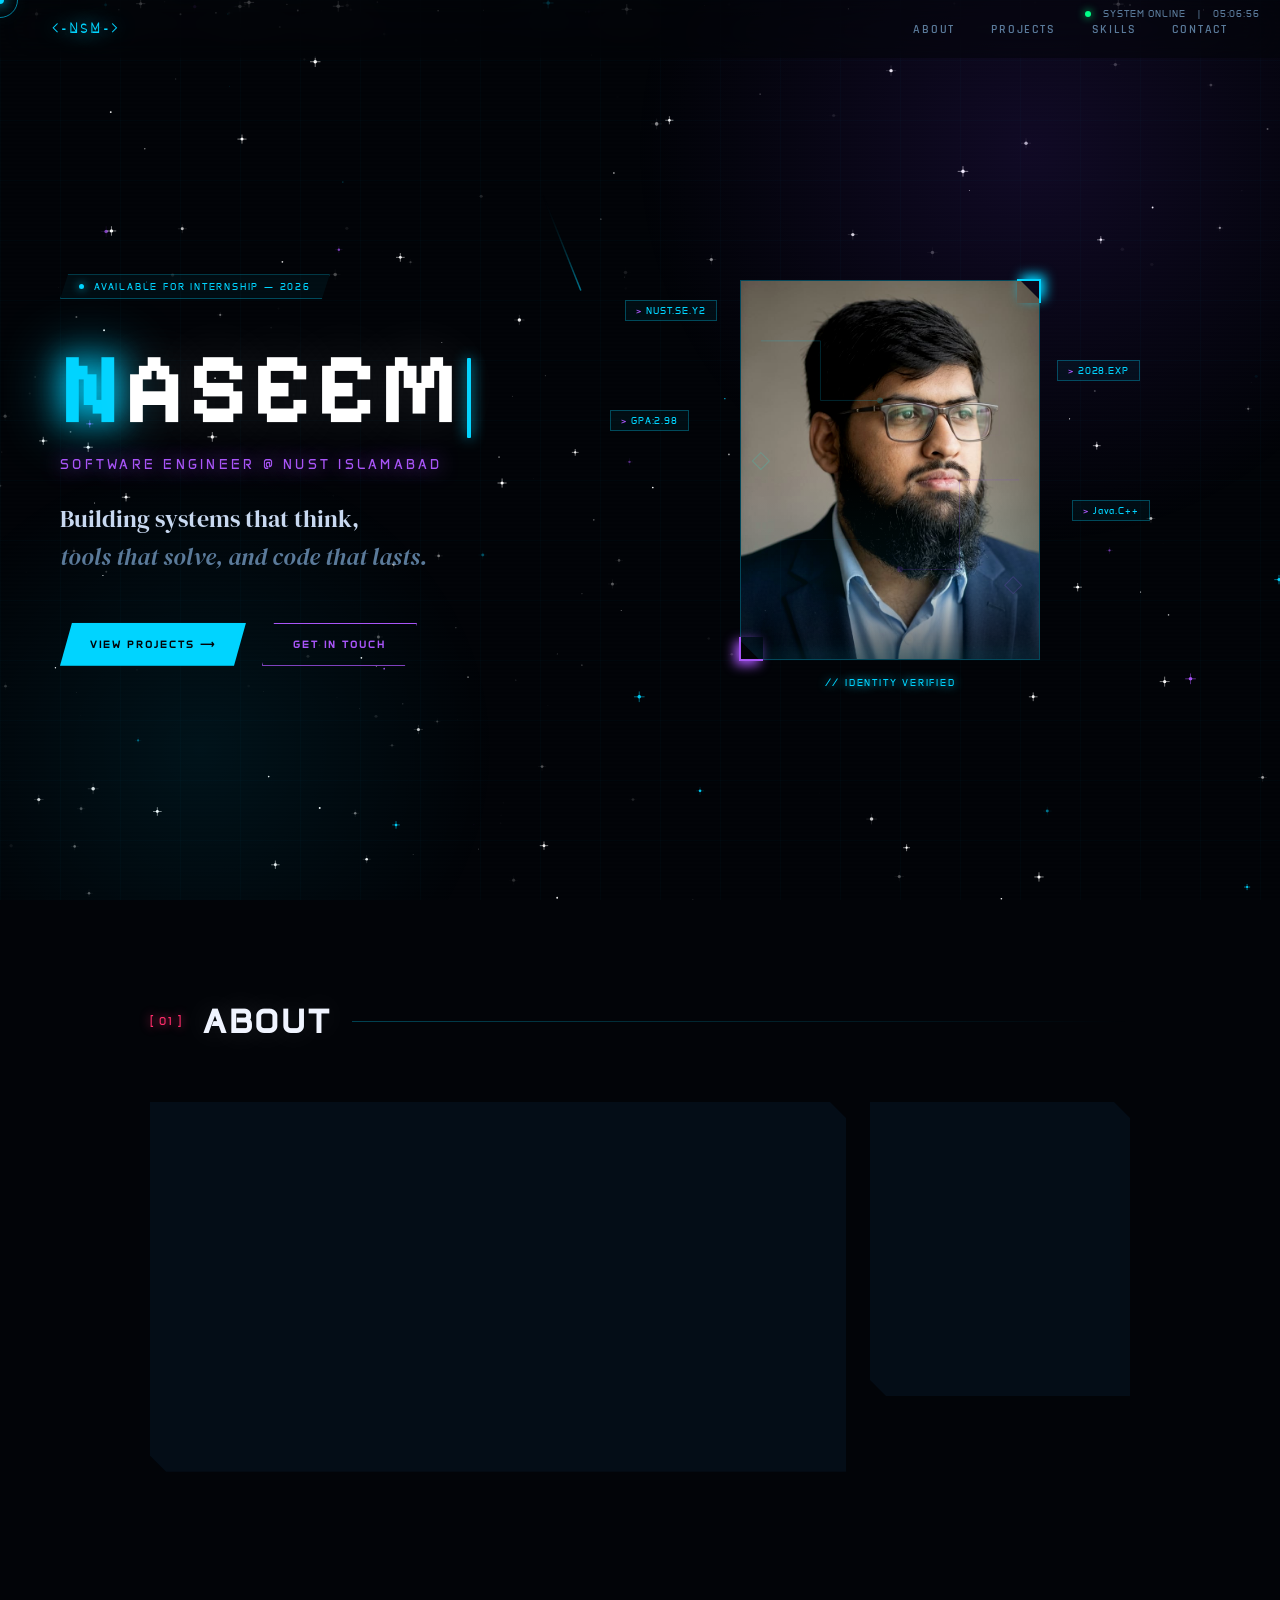
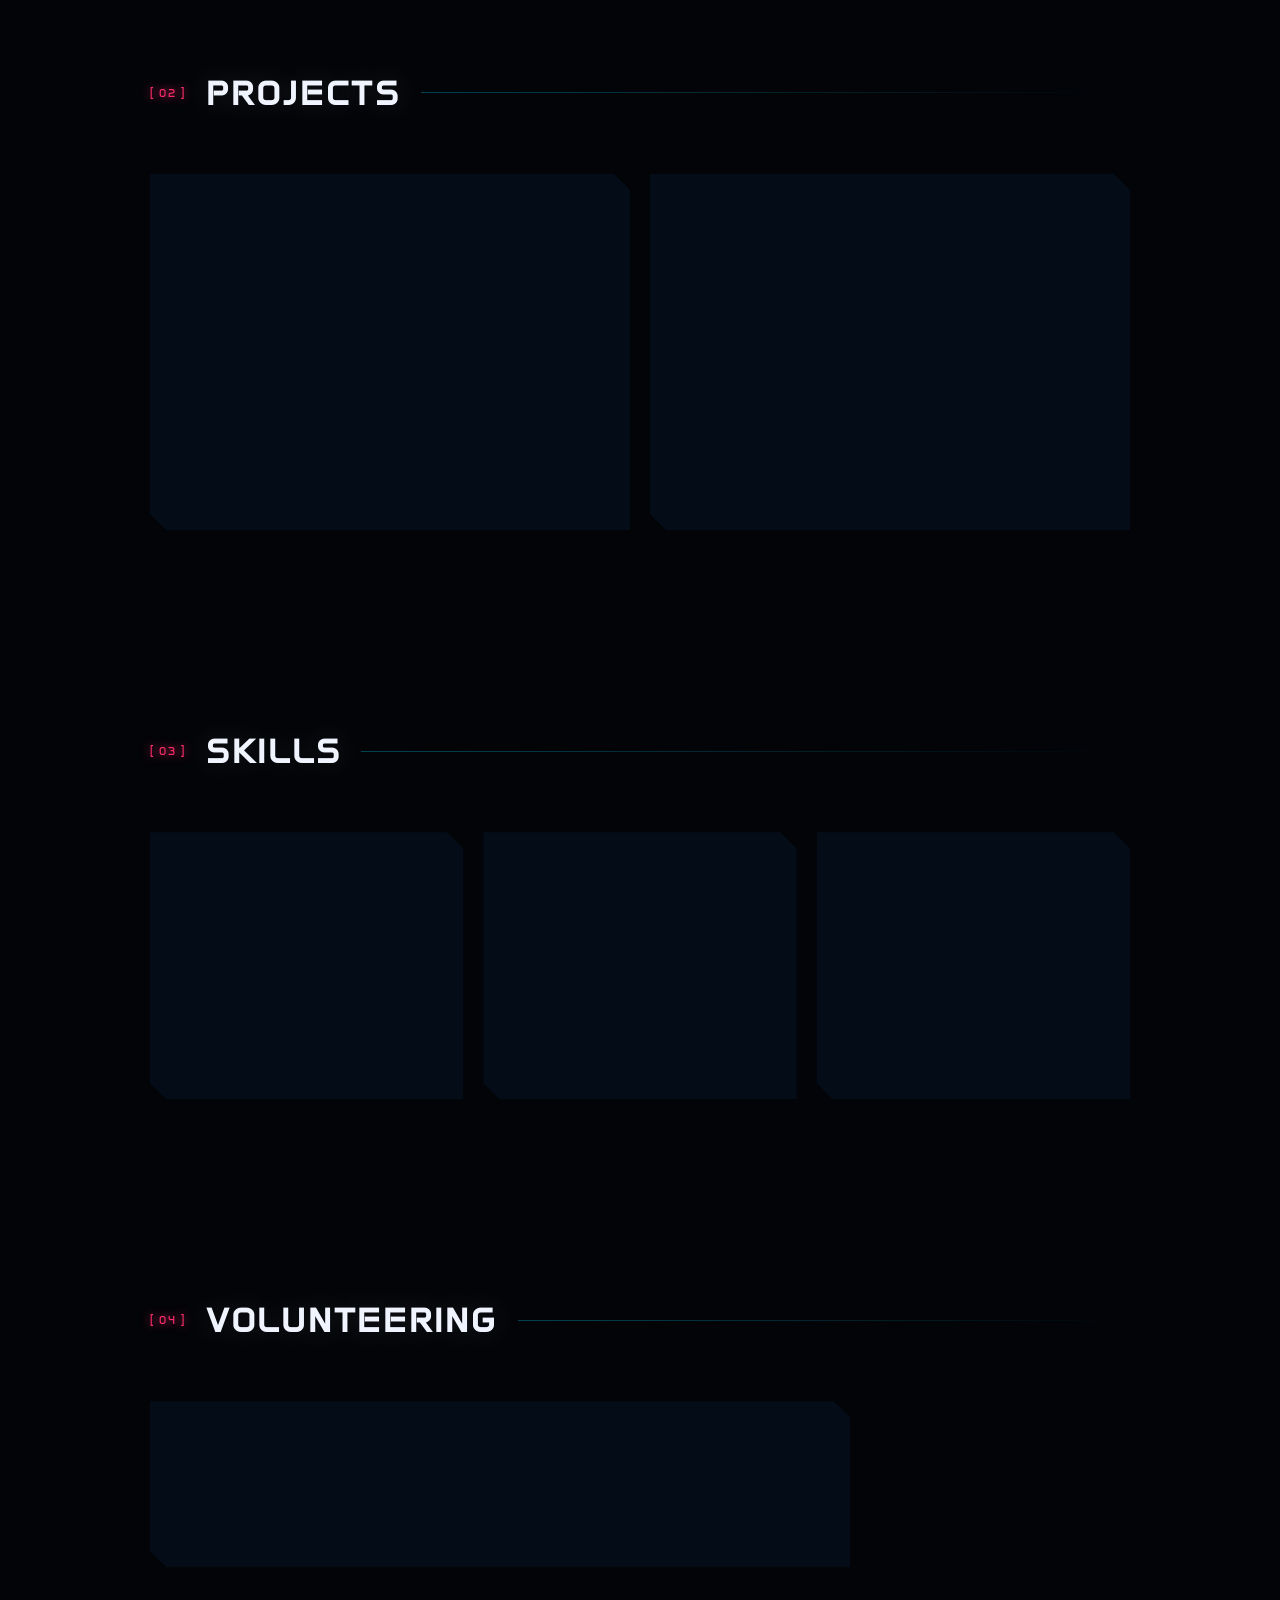
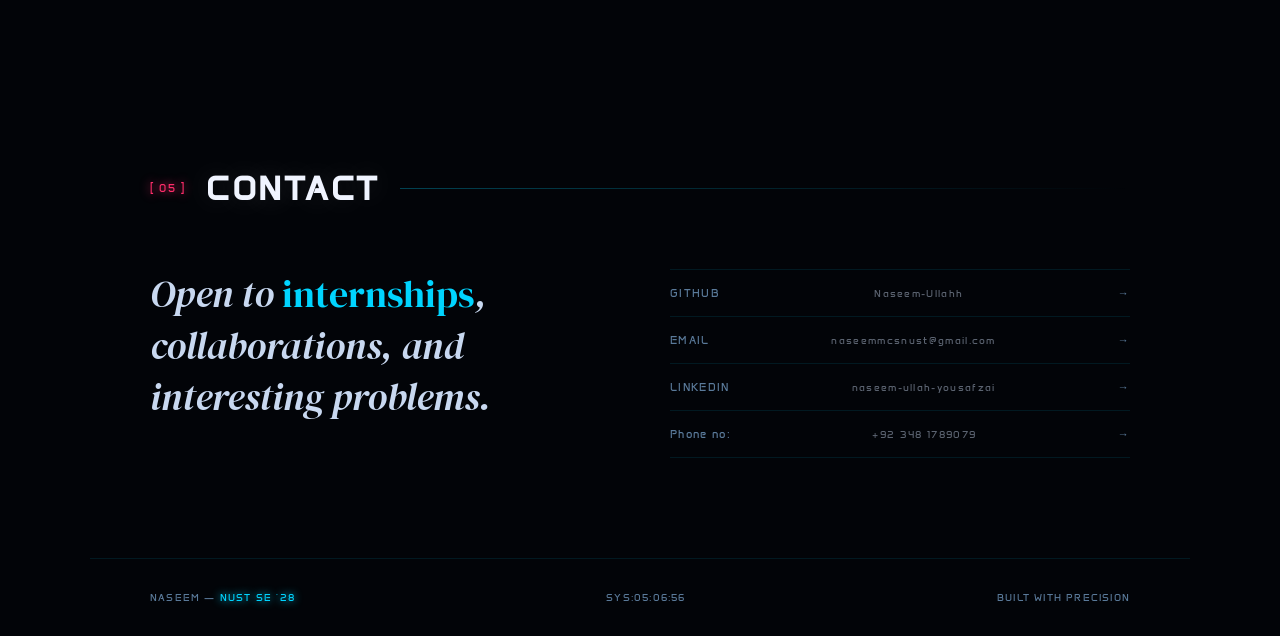
==== file.html @ 9c149856 "Add files via upload" ====
<!DOCTYPE html>
<html lang="en">
<head>
    <meta charset="UTF-8">
    <meta name="viewport" content="width=device-width, initial-scale=1.0">
    <title>NASEEM — SE@NUST</title>
    
    <link rel="preconnect" href="https://fonts.googleapis.com">
<link rel="preconnect" href="https://fonts.gstatic.com" crossorigin>
<link href="https://fonts.googleapis.com/css2?family=Anta&family=Goldman:wght@400;700&family=Megrim&family=Pixelify+Sans:wght@400..700&family=Rubik+Broken+Fax&family=Rubik+Doodle+Triangles&display=swap" rel="stylesheet">

<link href="https://fonts.googleapis.com/css2?family=DM+Serif+Display&family=Pixelify+Sans:wght@400..700&family=Rajdhani:wght@300;400;500;600;700&family=Rubik+Doodle+Triangles&display=swap" rel="stylesheet">
    <link rel="stylesheet" href="style.css">
</head>
<body>
    <!--______________________________HEADER SECTION_________________________-->
    <header>
        <div id="cur-dot"></div>
        <div id="cur-ring"></div>
        <canvas id="starfield"></canvas>
        <div class="grid-overlay"></div>
        <div class="scanlines"></div>

        <div class="status-bar">
            <div class="status-dot"></div>
            <span>SYSTEM ONLINE</span>
            <span>|</span>
            <span id="clock">00:00:00</span>
        </div>

        <nav id="navbar">
            <a href="#hero" class="nav-logo"><-NsM-></a>
            <ul class="nav-links">
                <li><a href="#about">About</a></li>
                <li><a href="#projects">Projects</a></li>
                <li><a href="#skills">Skills</a></li>
                <li><a href="#contact">Contact</a></li>
            </ul>
        </nav>
    </header>

     <!--___________________________MAIN SECTION______________________________-->
    <main>
        <!--=============== (HERO SECTION) =================-->
        <section id="hero">
            <div class="hero-bg-glow"></div>
            <div class="hero-bg-glow2"></div>
            <div class="hero-content">
                <div class="hero-badge"><div class="badge-dot"></div>AVAILABLE FOR INTERNSHIP — 2026</div>
                <h1 class="hero-name" id="hero-name" aria-label="NASEEM"></h1>
                <p class="hero-sub">SOFTWARE ENGINEER @ NUST ISLAMABAD</p>
                <p class="hero-tagline"><em>Building systems that think,</em><br>tools that solve, and code that lasts.</p>
                <div class="hero-cta">
                    <a href="#projects" class="btn-p">View Projects ⟶</a>
                    <a href="#contact" class="btn-o">Get in Touch</a>
                </div>
            </div>
            <div class="hero-visual">
                <div class="avatar-frame">
                    <div class="avatar-holo">
                        <img src="/Naseem By Gemini.jpeg" alt="Naseem" class="av-photo"/>
                        <div class="av-overlay"></div>
                        <div class="av-scan"></div>
                        <svg class="circuit-svg" viewBox="0 0 300 380" xmlns="http://www.w3.org/2000/svg">
                            <path d="M20 60 L80 60 L80 120 L140 120" stroke="#00d4ff" stroke-width="1" fill="none"/>
                            <circle cx="140" cy="120" r="3" fill="#00d4ff"/>
                            <path d="M280 200 L220 200 L220 290 L160 290" stroke="#7c3aed" stroke-width="1" fill="none"/>
                            <circle cx="160" cy="290" r="3" fill="#7c3aed"/>
                            <path d="M40 330 L40 260 L120 260" stroke="#00d4ff" stroke-width="0.5" fill="none" opacity="0.4"/>
                            <path d="M260 80 L260 155 L180 155" stroke="#a855f7" stroke-width="0.5" fill="none" opacity="0.4"/>
                            <rect x="14" y="175" width="12" height="12" fill="none" stroke="#00ffea" stroke-width="1" transform="rotate(45 20 181)"/>
                            <rect x="268" y="300" width="12" height="12" fill="none" stroke="#a855f7" stroke-width="1" transform="rotate(45 274 306)"/>
                        </svg>
                    </div>
                    <div class="av-label">// IDENTITY VERIFIED</div>
                    <div class="ft ft1">NUST.SE.Y2</div>
                    <div class="ft ft2">GPA:2.98</div>
                    <div class="ft ft3">Java.C++</div>
                    <div class="ft ft4">2028.EXP</div>
                </div>
            </div>
        </section>

        <!--=================ABOUT SECTION=====================-->
        <section id="about">
            <div class="sw">
                <div class="sec-hdr reveal"><span class="sec-num">[ 01 ]</span><h2 class="sec-title">ABOUT</h2><div class="sec-line"></div></div>
                <div class="about-grid">
                    <div class="fp reveal">
                        <div class="ptbar"><div class="pdots"><div class="pd r"></div><div class="pd y"></div><div class="pd g"></div></div><span class="ptitle">naseem_profile.exe</span></div>
                        <div class="about-text">
                            <p>I'm <strong>Naseem</strong> — a second-year Software Engineering student at the National University of Sciences & Technology, Islamabad. I build things that work: parking systems, expense trackers, and whatever problem lands on my desk next.</p>
                            <p>I think in algorithms, debug with patience, and write code I'm not embarrassed to show. I've volunteered with <strong>Al-Khidmat Foundation Pakistan</strong> — because the best engineers understand people, not just machines.</p>
                            <p>Currently chasing finals, one data structure at a time.</p>
                        </div>
                    </div>
                    <div class="about-right">
                        <div class="fp reveal">
                            <div class="ptbar"><div class="pdots"><div class="pd r"></div><div class="pd y"></div><div class="pd g"></div></div><span class="ptitle">metrics.sys</span></div>
                            <div class="stat-body">
                                <div><div class="sval">2<span class="hi">.</span>98</div><div class="slbl">CGPA</div><div class="sbar"></div></div>
                                <div><div class="sval">20<span class="hi">28</span></div><div class="slbl">GRADUATION</div><div class="sbar"></div></div>
                                <div><div class="sval">02<span class="hi">nd</span></div><div class="slbl">YEAR</div><div class="sbar"></div></div>
                            </div>
                        </div>
                    </div>
                </div>
            </div>
        </section>
        <!--=================PROJECT SECTION==================-->
        <section id="projects">
            <div class="sw">
                <div class="sec-hdr reveal"><span class="sec-num">[ 02 ]</span><h2 class="sec-title">PROJECTS</h2><div class="sec-line"></div></div>
                <div class="proj-grid">
                    <div class="fp reveal">
                        <div class="ptbar"><div class="pdots"><div class="pd r"></div><div class="pd y"></div><div class="pd g"></div></div><span class="ptitle">project_01.java</span></div>
                        <div class="proj-body">
                            <div class="proj-num">// PROJ-001</div>
                            <div class="proj-name">Smart Parking<br>Management System</div>
                            <p class="proj-desc">A role-based parking management application with admin control, user management, and a digital wallet for seamless payments. Architected with the Singleton pattern to ensure resource consistency across the system.</p>
                            <div class="ptags"><span class="ptag">Java</span><span class="ptag">OOP</span><span class="ptag v">Singleton</span><span class="ptag">Role-Based</span><span class="ptag v">Digital Wallet</span></div>
                            <a href="https://github.com/naseem-ustaaz" target="_blank" class="plink">View Source</a>
                        </div>
                    </div>
                    <div class="fp reveal">
                        <div class="ptbar"><div class="pdots"><div class="pd r"></div><div class="pd y"></div><div class="pd g"></div></div><span class="ptitle">project_02.cpp</span></div>
                        <div class="proj-body">
                            <div class="proj-num">// PROJ-002</div>
                            <div class="proj-name">Personal Expense<br>Tracker</div>
                            <p class="proj-desc">A solo-built CLI application in C++ for tracking personal expenses. Category-wise breakdowns, persistent file storage, and clean data management. Built independently — every line accounted for.</p>
                            <div class="ptags"><span class="ptag">C++</span><span class="ptag v">CLI</span><span class="ptag">Solo Project</span><span class="ptag">File I/O</span><span class="ptag v">Data Mgmt</span></div>
                            <a href="https://github.com/naseem-ustaaz/Personal-Expense-Tracker" target="_blank" class="plink">View Source</a>
                        </div>
                    </div>
                </div>
            </div>
        </section>

        <!--===============SKILL SECTION==================-->
        <section id="skills">
            <div class="sw">
                <div class="sec-hdr reveal"><span class="sec-num">[ 03 ]</span><h2 class="sec-title">SKILLS</h2><div class="sec-line"></div></div>
                <div class="skills-grid">
                    <div class="fp reveal">
                        <div class="ptbar"><div class="pdots"><div class="pd r"></div><div class="pd y"></div><div class="pd g"></div></div><span class="ptitle">languages.cfg</span></div>
                        <div class="sk-body"><div class="sk-cat">// LANGUAGES</div><div class="sk-items"><span class="si">Java</span><span class="si">C++</span><span class="si">Python</span><span class="si">C</span></div></div>
                    </div>
                    <div class="fp reveal">
                        <div class="ptbar"><div class="pdots"><div class="pd r"></div><div class="pd y"></div><div class="pd g"></div></div><span class="ptitle">cs_core.sys</span></div>
                        <div class="sk-body"><div class="sk-cat">// CS FUNDAMENTALS</div><div class="sk-items"><span class="si">Algorithms</span><span class="si">OS Concepts</span><span class="si">Data Structures</span><span class="si">Numerical Methods</span><span class="si">SW Architecture</span></div></div>
                    </div>
                    <div class="fp reveal">
                        <div class="ptbar"><div class="pdots"><div class="pd r"></div><div class="pd y"></div><div class="pd g"></div></div><span class="ptitle">practices.env</span></div>
                        <div class="sk-body"><div class="sk-cat">// CONCEPTS</div><div class="sk-items"><span class="si">OOP</span><span class="si">Design Patterns</span><span class="si">Git & GitHub</span><span class="si">UML</span><span class="si">Process Scheduling</span></div></div>
                    </div>
                </div>
            </div>
        </section>

        <!--================VOLUME SECTION=====================-->
        <section id="vol">
            <div class="sw">
                <div class="sec-hdr reveal"><span class="sec-num">[ 04 ]</span><h2 class="sec-title">VOLUNTEERING</h2><div class="sec-line"></div></div>
                <div class="fp reveal" style="max-width:700px;">
                    <div class="ptbar"><div class="pdots"><div class="pd r"></div><div class="pd y"></div><div class="pd g"></div></div><span class="ptitle">service_record.log</span></div>
                    <div class="vol-body">
                        <div class="vol-icon">🤝</div>
                        <div><div class="vol-org">Al-Khidmat Foundation Pakistan</div><div class="vol-role">Voluntary Social Service — Community Welfare & Humanitarian Aid</div></div>
                    </div>
                </div>
            </div>
        </section>

        <!--========================= (CONTACT SECTION) =======================-->
        <section id="contact">
            <div class="sw">
                <div class="sec-hdr reveal"><span class="sec-num">[ 05 ]</span><h2 class="sec-title">CONTACT</h2><div class="sec-line"></div></div>
                <div class="contact-grid">
                    <div class="reveal">
                        <p class="contact-hl">Open to <span>internships</span>,<br>collaborations, and<br>interesting problems.</p>
                    </div>
                    <div class="reveal">
                        <a class="ci" href="https://github.com/Naseem-Ullahh" target="_blank"><span>GITHUB</span><span class="cv">Naseem-Ullahh</span><span class="ca">→</span></a>
                        <a class="ci" href="mailto:naseemmcsnust@gmail.com"><span>EMAIL</span><span class="cv">naseemmcsnust@gmail.com</span><span class="ca">→</span></a>
                        <a class="ci" href="https://www.linkedin.com/in/naseem-ullah-yousafzai/" target="_blank"><span>LINKEDIN</span><span class="cv">naseem-ullah-yousafzai</span><span class="ca">→</span></a>
                        <a class="ci" href="tel:+923481789079"><span>Phone no: </span><span class="cv">+92 348 1789079</span><span class="ca">→</span></a>
                    </div>
                </div>
            </div>
        </section>
    </main>

    <footer>
        <span>NASEEM — <span class="fa">NUST SE '28</span></span>
        <span id="ftime">SYS:ONLINE</span>
        <span>BUILT WITH PRECISION</span>
    </footer>

    <script src="script.js"></script>
</body>
</html>
---- style.css ----
:root {
    --black: #020408;
    --deep: #050c14;
    --panel: rgba(6, 16, 28, 0.82);
    --white: #f0f4ff;
    --spark: #ffffff;
    --cyan: #00d4ff;
    --cyan2: #00ffea;
    --violet: #7c3aed;
    --violet2: #a855f7;
    --rose: #ff2d6b;
    --gold: #ffd700;
    --border-glow: rgba(0, 212, 255, 0.3);
    --border-faint: rgba(0, 212, 255, 0.1);
    --text: #c8d8f0;
    --text-dim: #5a7a9a;
    --orb: "Anta", sans-serif;
    --raj: "Rajdhani", sans-serif;
    --serif: "DM Serif Display", serif;
  }
  

  .megrim-regular {
    font-family: "Megrim", system-ui;
    font-weight: 400;
    font-style: normal;
  }
  
   
  *, *::before, *::after {
    margin: 0;
    padding: 0;
    box-sizing: border-box;
  }
  
  html {
    scroll-behavior: smooth;
  }
  
  body {
    background: var(--black);
    color: var(--text);
    font-family: var(--raj);
    overflow-x: hidden;
    cursor: none;
    min-height: 100vh;
  }
  
  ::selection {
    background: var(--cyan);
    color: var(--black);
  }
  
  /* --- CURSOR --- */
  #cur-dot {
    position: fixed;
    z-index: 9999;
    width: 8px;
    height: 8px;
    background: var(--cyan);
    border-radius: 50%;
    pointer-events: none;
    transform: translate(-50%, -50%);
    box-shadow: 0 0 12px var(--cyan), 0 0 24px var(--cyan);
    transition: transform 0.05s;
  }
  
  #cur-ring {
    position: fixed;
    z-index: 9998;
    width: 36px;
    height: 36px;
    border: 1px solid rgba(0, 212, 255, 0.6);
    border-radius: 50%;
    pointer-events: none;
    transform: translate(-50%, -50%);
    transition: all 0.13s ease;
  }
  
  #cur-ring.big {
    width: 60px;
    height: 60px;
    border-color: var(--violet2);
  }
  
  /* --- BACKGROUND FX --- */
  #starfield {
    position: fixed;
    inset: 0;
    z-index: 0;
    pointer-events: none;
  }
  
  .grid-overlay {
    position: fixed;
    inset: 0;
    z-index: 1;
    pointer-events: none;
    background-image: linear-gradient(rgba(0, 212, 255, 0.025) 1px, transparent 1px), 
                      linear-gradient(90deg, rgba(0, 212, 255, 0.025) 1px, transparent 1px);
    background-size: 60px 60px;
  }
  
  .scanlines {
    position: fixed;
    inset: 0;
    z-index: 2;
    pointer-events: none;
    background: repeating-linear-gradient(0deg, transparent, transparent 2px, rgba(0, 0, 0, 0.06) 2px, rgba(0, 0, 0, 0.06) 4px);
  }
  
  /* --- STATUS BAR --- */
  .status-bar {
    position: fixed;
    top: 0;
    right: 0;
    z-index: 501;
    display: flex;
    align-items: center;
    gap: 12px;
    padding: 8px 20px;
    font-family: var(--orb);
    font-size: 9px;
    color: var(--text-dim);
    letter-spacing: 0.1em;
    pointer-events: none;
  }
  
  .status-dot {
    width: 6px;
    height: 6px;
    border-radius: 50%;
    background: #00ff88;
    box-shadow: 0 0 8px #00ff88;
    animation: pulse-g 2s ease-in-out infinite;
  }
  
  @keyframes pulse-g {
    0%, 100% { opacity: 1; }
    50% { opacity: 0.4; }
  }
  
  /* --- NAVIGATION --- */
  nav {
    position: fixed;
    top: 0;
    left: 0;
    right: 0;
    z-index: 500;
    display: flex;
    align-items: center;
    justify-content: space-between;
    padding: 18px 52px;
    background: rgba(2, 4, 8, 0.5);
    backdrop-filter: blur(20px);
    border-bottom: 1px solid transparent;
    transition: all 0.3s;
  }
  
  nav.scrolled {
    padding: 12px 52px;
    border-color: var(--border-faint);
    background: rgba(2, 4, 8, 0.88);
  }
  
  .nav-logo {
    font-family: "Megrim", system-ui;
    font-size: 14px;
    font-weight: 700;
    color: var(--cyan);
    text-decoration: none;
    letter-spacing: 0.2em;
    text-shadow: 0 0 20px var(--cyan);
    cursor: none;
  }
  
  .nav-links {
    display: flex;
    gap: 36px;
    list-style: none;
  }
  
  .nav-links a {
    font-family: var(--raj);
    font-size: 12px;
    font-weight: 600;
    letter-spacing: 0.15em;
    text-transform: uppercase;
    color: var(--text-dim);
    text-decoration: none;
    transition: color 0.2s, text-shadow 0.2s;
    cursor: none;
  }
  
  .nav-links a:hover {
    color: var(--cyan);
    text-shadow: 0 0 16px var(--cyan);
  }
  
  main {
    position: relative;
    z-index: 10;
  }
  
  /* --- HERO SECTION --- */
  #hero {
    min-height: 100vh;
    display: flex;
    align-items: center;
    padding: 100px 60px 60px;
    position: relative;
    overflow: hidden;
    gap: 60px;
  }
  
  .hero-bg-glow {
    position: absolute;
    width: 800px;
    height: 800px;
    border-radius: 50%;
    background: radial-gradient(circle, rgba(124, 58, 237, 0.13) 0%, transparent 70%);
    top: -250px;
    right: -150px;
    pointer-events: none;
    animation: gdrift 8s ease-in-out infinite alternate;
  }
  
  .hero-bg-glow2 {
    position: absolute;
    width: 600px;
    height: 600px;
    border-radius: 50%;
    background: radial-gradient(circle, rgba(0, 212, 255, 0.08) 0%, transparent 70%);
    bottom: -150px;
    left: -100px;
    pointer-events: none;
    animation: gdrift 11s ease-in-out infinite alternate-reverse;
  }
  
  @keyframes gdrift {
    0% { transform: translate(0, 0); }
    100% { transform: translate(30px, -40px); }
  }
  
  .hero-content {
    flex: 1;
    max-width: 620px;
    position: relative;
    z-index: 2;
  }
  
  .hero-badge {
    display: inline-flex;
    align-items: center;
    gap: 10px;
    border: 1px solid var(--border-glow);
    padding: 6px 18px;
    margin-bottom: 40px;
    font-family: var(--orb);
    font-size: 9px;
    letter-spacing: 0.2em;
    color: var(--cyan);
    background: rgba(0, 212, 255, 0.05);
    clip-path: polygon(8px 0%, 100% 0%, calc(100% - 8px) 100%, 0% 100%);
    opacity: 0;
    animation: fadeSlide 0.6s ease 0.3s forwards;
  }
  
  .badge-dot {
    width: 5px;
    height: 5px;
    background: var(--cyan);
    border-radius: 50%;
    box-shadow: 0 0 8px var(--cyan);
    animation: pulse-g 1.5s infinite;
  }
  
  .hero-name {
    font-family: "Pixelify Sans" , system-ui;
    font-size: clamp(56px, 9vw, 100px);
    font-weight: 400px;
    letter-spacing: 0.04em;
    line-height: 1;
    margin-bottom: 18px;
    color: var(--spark);
    text-shadow: 0 0 60px rgba(255, 255, 255, 0.15);
  }
  
  .hero-name .char {
    display: inline-block;
    opacity: 0;
    transform: translateY(70px) rotateX(-90deg);
    animation: charIn 0.55s cubic-bezier(0.16, 1, 0.3, 1) forwards;
  }
  
  @keyframes charIn {
    to { opacity: 1; transform: translateY(0) rotateX(0); }
  }
  
  .hero-name .ac {
    color: var(--cyan);
    text-shadow: 0 0 30px var(--cyan), 0 0 60px var(--cyan);
  }
  
  .blink-cur {
    display: inline-block;
    width: 4px;
    height: 0.8em;
    background: var(--cyan);
    vertical-align: middle;
    margin-left: 5px;
    box-shadow: 0 0 14px var(--cyan);
    border-radius: 1px;
  }
  
  @keyframes blink {
    0%, 100% { opacity: 1; }
    50% { opacity: 0; }
  }
  
  .hero-sub {
    font-family: var(--orb);
    font-size: 13px;
    font-weight: 400;
    letter-spacing: 0.25em;
    color: var(--violet2);
    margin-bottom: 28px;
    text-shadow: 0 0 20px var(--violet2);
    opacity: 0;
    animation: fadeSlide 0.6s ease 1.1s forwards;
  }
  
  .hero-tagline {
    font-family: var(--serif);
    font-style: italic;
    font-size: clamp(17px, 2.2vw, 24px);
    color: var(--text-dim);
    line-height: 1.55;
    margin-bottom: 48px;
    opacity: 0;
    animation: fadeSlide 0.6s ease 1.3s forwards;
  }
  
  .hero-tagline em {
    color: var(--text);
    font-style: normal;
  }
  
  .hero-cta {
    display: flex;
    gap: 16px;
    flex-wrap: wrap;
    opacity: 0;
    animation: fadeSlide 0.6s ease 1.5s forwards;
  }
  
  .btn-p {
    display: inline-flex;
    align-items: center;
    gap: 10px;
    font-family: var(--orb);
    font-size: 10px;
    font-weight: 700;
    letter-spacing: 0.2em;
    text-transform: uppercase;
    text-decoration: none;
    color: var(--black);
    background: var(--cyan);
    padding: 14px 30px;
    clip-path: polygon(12px 0%, 100% 0%, calc(100% - 12px) 100%, 0% 100%);
    transition: box-shadow 0.3s, transform 0.2s;
    cursor: none;
    box-shadow: 0 0 30px rgba(0, 212, 255, 0.4);
  }
  
  .btn-p:hover {
    box-shadow: 0 0 60px rgba(0, 212, 255, 0.7);
    transform: translateY(-2px);
  }
  
  .btn-o {
    display: inline-flex;
    align-items: center;
    gap: 10px;
    font-family: var(--orb);
    font-size: 10px;
    font-weight: 700;
    letter-spacing: 0.2em;
    text-transform: uppercase;
    text-decoration: none;
    color: var(--violet2);
    border: 1px solid var(--violet2);
    padding: 14px 30px;
    clip-path: polygon(12px 0%, 100% 0%, calc(100% - 12px) 100%, 0% 100%);
    transition: all 0.3s;
    cursor: none;
  }
  
  .btn-o:hover {
    background: rgba(168, 85, 247, 0.1);
    box-shadow: 0 0 30px rgba(168, 85, 247, 0.3);
  }
  
  /* --- HERO VISUAL / AVATAR --- */
  .hero-visual {
    flex-shrink: 0;
    position: relative;
    z-index: 2;
    opacity: 0;
    animation: fadeSlide 0.8s ease 0.8s forwards;
  }
  
  .avatar-frame {
    position: relative;
    width: 300px;
    height: 380px;
  }
  
  .avatar-holo {
    width: 100%;
    height: 100%;
    border: 1px solid rgba(0, 212, 255, 0.3);
    position: relative;
    overflow: hidden;
    clip-path: polygon(0 0, calc(100% - 20px) 0, 100% 20px, 100% 100%, 20px 100%, 0 calc(100% - 20px));
    background: #050c14;
  }
  
  .av-photo {
    width: 100%;
    height: 100%;
    object-fit: cover;
    object-position: center top;
    display: block;
    filter: brightness(0.95) contrast(1.08);
  }
  
  .av-overlay {
    position: absolute;
    inset: 0;
    background: linear-gradient(180deg, transparent 50%, rgba(0, 212, 255, 0.06) 78%, rgba(2, 4, 8, 0.65) 100%);
    pointer-events: none;
    z-index: 2;
  }
  
  .av-scan {
    position: absolute;
    left: 0;
    right: 0;
    height: 2px;
    background: linear-gradient(90deg, transparent, var(--cyan), transparent);
    box-shadow: 0 0 20px var(--cyan);
    animation: scan 3s linear infinite;
    pointer-events: none;
    z-index: 4;
  }
  
  @keyframes scan {
    0% { top: -2px; }
    100% { top: 100%; }
  }
  
  .circuit-svg {
    position: absolute;
    inset: 0;
    width: 100%;
    height: 100%;
    opacity: 0.18;
    pointer-events: none;
    z-index: 3;
  }
  
  .avatar-frame::before, .avatar-frame::after {
    content: "";
    position: absolute;
    width: 24px;
    height: 24px;
    pointer-events: none;
    z-index: 10;
  }
  
  .avatar-frame::before {
    top: -1px;
    right: -1px;
    border-top: 2px solid var(--cyan);
    border-right: 2px solid var(--cyan);
    box-shadow: 4px -4px 12px var(--cyan);
  }
  
  .avatar-frame::after {
    bottom: -1px;
    left: -1px;
    border-bottom: 2px solid var(--violet2);
    border-left: 2px solid var(--violet2);
    box-shadow: -4px 4px 12px var(--violet2);
  }
  
  .av-label {
    position: absolute;
    bottom: -28px;
    left: 0;
    right: 0;
    text-align: center;
    font-family: var(--orb);
    font-size: 9px;
    letter-spacing: 0.2em;
    color: var(--cyan);
    text-shadow: 0 0 10px var(--cyan);
  }
  
  .ft {
    position: absolute;
    font-family: var(--orb);
    font-size: 9px;
    letter-spacing: 0.1em;
    color: var(--cyan);
    border: 1px solid rgba(0, 212, 255, 0.3);
    background: rgba(0, 212, 255, 0.05);
    padding: 4px 10px;
    white-space: nowrap;
    animation: flt 4s ease-in-out infinite;
  }
  
  .ft::before { content: "> "; color: var(--violet2); }
  .ft1 { top: 20px; left: -115px; animation-delay: 0s; }
  .ft2 { top: 130px; left: -130px; animation-delay: 0.9s; }
  .ft3 { top: 220px; right: -110px; animation-delay: 1.8s; }
  .ft4 { top: 80px; right: -100px; animation-delay: 2.7s; }
  
  @keyframes flt {
    0%, 100% { transform: translateY(0); }
    50% { transform: translateY(-8px); }
  }
  
  /* --- REUSABLE SECTIONS --- */
  .sw {
    max-width: 1100px;
    margin: 0 auto;
    padding: 100px 60px;
    position: relative;
    z-index: 10;
  }
  
  .sec-hdr {
    display: flex;
    align-items: center;
    gap: 20px;
    margin-bottom: 60px;
  }
  
  .sec-num {
    font-family: var(--orb);
    font-size: 11px;
    color: var(--rose);
    letter-spacing: 0.15em;
    text-shadow: 0 0 10px var(--rose);
  }
  
  .sec-title {
    font-family: var(--orb);
    font-size: clamp(22px, 3vw, 34px);
    font-weight: 700;
    letter-spacing: 0.08em;
    color: var(--white);
    text-shadow: 0 0 30px rgba(255, 255, 255, 0.15);
  }
  
  .sec-line {
    flex: 1;
    height: 1px;
    background: linear-gradient(90deg, var(--border-glow), transparent);
  }
  
  /* --- FLOATING PANELS --- */
  .fp {
    background: var(--panel);
    border: 1px solid var(--border-faint);
    backdrop-filter: blur(20px);
    position: relative;
    transition: border-color 0.3s, box-shadow 0.3s, transform 0.3s;
    clip-path: polygon(0 0, calc(100% - 16px) 0, 100% 16px, 100% 100%, 16px 100%, 0 calc(100% - 16px));
  }
  
  .fp::before {
    content: "";
    position: absolute;
    top: 0;
    left: 0;
    right: 0;
    height: 1px;
    background: linear-gradient(90deg, transparent, var(--cyan), transparent);
    opacity: 0;
    transition: opacity 0.3s;
  }
  
  .fp:hover {
    border-color: rgba(0, 212, 255, 0.35);
    box-shadow: 0 8px 60px rgba(0, 212, 255, 0.1), 0 0 0 1px rgba(0, 212, 255, 0.12);
    transform: translateY(-4px);
  }
  
  .fp:hover::before { opacity: 1; }
  
  .ptbar {
    display: flex;
    align-items: center;
    gap: 10px;
    padding: 10px 18px;
    border-bottom: 1px solid var(--border-faint);
    background: rgba(0, 212, 255, 0.025);
  }
  
  .pdots { display: flex; gap: 6px; }
  .pd { width: 8px; height: 8px; border-radius: 50%; }
  .r { background: #ff5f56; }
  .y { background: #febc2e; }
  .g { background: #27c840; }
  .ptitle {
    font-family: var(--orb);
    font-size: 9px;
    letter-spacing: 0.18em;
    color: var(--text-dim);
    flex: 1;
  }
  
  /* --- ABOUT --- */
  .about-grid {
    display: grid;
    grid-template-columns: 1fr 260px;
    gap: 24px;
    align-items: start;
  }
  
  .about-text {
    padding: 32px;
    font-family: var(--serif);
    font-size: 17px;
    line-height: 1.78;
    color: var(--text);
  }
  
  .about-text p { margin-bottom: 20px; }
  .about-text strong {
    font-family: var(--orb);
    font-size: 13px;
    color: var(--cyan);
    font-style: normal;
    text-shadow: 0 0 10px var(--cyan);
  }
  
  .about-right { display: flex; flex-direction: column; gap: 16px; }
  .stat-body {
    padding: 20px 24px;
    display: flex;
    flex-direction: column;
    gap: 20px;
  }
  
  .sval {
    font-family: var(--orb);
    font-size: 32px;
    font-weight: 900;
    color: var(--white);
    text-shadow: 0 0 30px rgba(255, 255, 255, 0.25);
    line-height: 1;
  }
  
  .sval .hi { color: var(--cyan); }
  .slbl {
    font-family: var(--orb);
    font-size: 9px;
    letter-spacing: 0.2em;
    color: var(--text-dim);
    text-transform: uppercase;
    margin-top: 4px;
  }
  
  .sbar {
    height: 1px;
    background: var(--border-faint);
    margin-top: 12px;
    position: relative;
    overflow: hidden;
  }
  
  .sbar::after {
    content: "";
    position: absolute;
    inset: 0;
    background: linear-gradient(90deg, var(--cyan), var(--violet2));
    transform: scaleX(0.65);
    transform-origin: left;
    box-shadow: 0 0 8px var(--cyan);
  }
  
  /* --- PROJECTS --- */
  .proj-grid { display: grid; grid-template-columns: repeat(2, 1fr); gap: 20px; }
  .proj-body { padding: 28px; }
  .proj-num {
    font-family: var(--orb);
    font-size: 10px;
    letter-spacing: 0.2em;
    color: var(--rose);
    margin-bottom: 12px;
  }
  
  .proj-name {
    font-family: var(--orb);
    font-size: 18px;
    font-weight: 700;
    color: var(--white);
    letter-spacing: 0.03em;
    margin-bottom: 16px;
    line-height: 1.2;
  }
  
  .proj-desc {
    font-family: var(--raj);
    font-size: 14px;
    font-weight: 400;
    color: #6a8aaa;
    line-height: 1.65;
    margin-bottom: 24px;
  }
  
  .ptags { display: flex; flex-wrap: wrap; gap: 8px; margin-bottom: 24px; }
  .ptag {
    font-family: var(--orb);
    font-size: 9px;
    letter-spacing: 0.1em;
    padding: 4px 10px;
    border: 1px solid rgba(0, 212, 255, 0.2);
    color: var(--cyan);
    background: rgba(0, 212, 255, 0.04);
    transition: all 0.2s;
  }
  
  .ptag:hover { background: rgba(0, 212, 255, 0.12); border-color: var(--cyan); }
  .ptag.v { border-color: rgba(168, 85, 247, 0.3); color: var(--violet2); background: rgba(168, 85, 247, 0.04); }
  .ptag.v:hover { background: rgba(168, 85, 247, 0.12); border-color: var(--violet2); }
  
  .plink {
    display: inline-flex;
    align-items: center;
    gap: 6px;
    font-family: var(--orb);
    font-size: 10px;
    letter-spacing: 0.15em;
    color: var(--cyan);
    text-decoration: none;
    border-bottom: 1px solid rgba(0, 212, 255, 0.3);
    padding-bottom: 2px;
    transition: all 0.2s;
    cursor: none;
  }
  
  .plink:hover { text-shadow: 0 0 12px var(--cyan); border-color: var(--cyan); }
  .plink::after { content: "↗"; }
  
  /* --- SKILLS --- */
  .skills-grid { display: grid; grid-template-columns: repeat(3, 1fr); gap: 20px; }
  .sk-body { padding: 24px; }
  .sk-cat {
    font-family: var(--orb);
    font-size: 10px;
    letter-spacing: 0.2em;
    color: var(--violet2);
    margin-bottom: 20px;
    text-shadow: 0 0 10px var(--violet2);
  }
  
  .sk-items { display: flex; flex-wrap: wrap; gap: 8px; }
  .si {
    font-family: var(--raj);
    font-size: 13px;
    font-weight: 600;
    letter-spacing: 0.06em;
    color: #7a9ab8;
    padding: 7px 14px;
    border: 1px solid var(--border-faint);
    transition: all 0.25s;
    background: rgba(255, 255, 255, 0.015);
    cursor: none;
  }
  
  .si:hover {
    color: var(--white);
    border-color: rgba(0, 212, 255, 0.4);
    background: rgba(0, 212, 255, 0.08);
    box-shadow: 0 0 16px rgba(0, 212, 255, 0.12);
    transform: translateX(4px);
  }
  
  /* --- VOLUNTEERING --- */
  .vol-body { padding: 36px; display: flex; gap: 28px; align-items: center; }
  .vol-icon {
    width: 60px;
    height: 60px;
    flex-shrink: 0;
    border: 1px solid rgba(255, 45, 107, 0.4);
    display: flex;
    align-items: center;
    justify-content: center;
    font-size: 24px;
    background: rgba(255, 45, 107, 0.05);
    box-shadow: 0 0 20px rgba(255, 45, 107, 0.15);
    clip-path: polygon(8px 0%, 100% 0%, calc(100% - 8px) 100%, 0% 100%);
  }
  
  .vol-org { font-family: var(--orb); font-size: 20px; font-weight: 700; color: var(--white); letter-spacing: 0.03em; margin-bottom: 6px; }
  .vol-role { font-family: var(--serif); font-style: italic; font-size: 15px; color: var(--text-dim); }
  
  /* --- CONTACT --- */
  .contact-grid { display: grid; grid-template-columns: 1fr 1fr; gap: 60px; align-items: start; }
  .contact-hl { font-family: var(--serif); font-size: clamp(22px, 3vw, 38px); font-style: italic; color: var(--text); line-height: 1.35; margin-bottom: 32px; }
  .contact-hl span { color: var(--cyan); font-style: normal; }
  
  .ci {
    display: flex;
    align-items: center;
    justify-content: space-between;
    padding: 16px 0;
    border-bottom: 1px solid var(--border-faint);
    text-decoration: none;
    color: var(--text-dim);
    font-family: var(--orb);
    font-size: 11px;
    letter-spacing: 0.12em;
    transition: all 0.25s;
    cursor: none;
  }
  
  .ci:first-child { border-top: 1px solid var(--border-faint); }
  .ci:hover { color: var(--cyan); padding-left: 12px; }
  .ci:hover .ca { color: var(--cyan); text-shadow: 0 0 10px var(--cyan); }
  .cv { color: rgba(200, 216, 240, 0.45); font-size: 10px; }
  .ca { transition: color 0.2s; }
  
  /* --- FOOTER --- */
  footer {
    position: relative;
    z-index: 10;
    border-top: 1px solid var(--border-faint);
    max-width: 1100px;
    margin: 0 auto;
    padding: 32px 60px;
    display: flex;
    justify-content: space-between;
    align-items: center;
    font-family: var(--orb);
    font-size: 10px;
    letter-spacing: 0.12em;
    color: var(--text-dim);
  }
  
  .fa { color: var(--cyan); text-shadow: 0 0 8px var(--cyan); }
  
  /* --- ANIMATIONS --- */
  .reveal {
    opacity: 0;
    transform: translateY(40px);
    transition: opacity 0.8s cubic-bezier(0.16, 1, 0.3, 1), transform 0.8s cubic-bezier(0.16, 1, 0.3, 1);
  }
  
  .reveal.visible { opacity: 1; transform: none; }
  
  @keyframes fadeSlide {
    from { opacity: 0; transform: translateY(20px); }
    to { opacity: 1; transform: translateY(0); }
  }
  
  /* --- RESPONSIVE --- */
  @media (max-width: 900px) {
    #hero { flex-direction: column; padding: 100px 30px 60px; }
    .hero-visual { display: none; }
    .about-grid { grid-template-columns: 1fr; }
    .proj-grid { grid-template-columns: 1fr; }
    .skills-grid { grid-template-columns: 1fr 1fr; }
    .contact-grid { grid-template-columns: 1fr; }
    .sw { padding: 80px 30px; }
    nav { padding: 16px 24px; }
    footer { padding: 24px 30px; flex-direction: column; gap: 8px; text-align: center; }
  }
  
  @media (max-width: 600px) {
    .skills-grid { grid-template-columns: 1fr; }
    #cur-dot, #cur-ring { display: none; }
    body { cursor: auto; }
    a, button { cursor: auto; }
  }
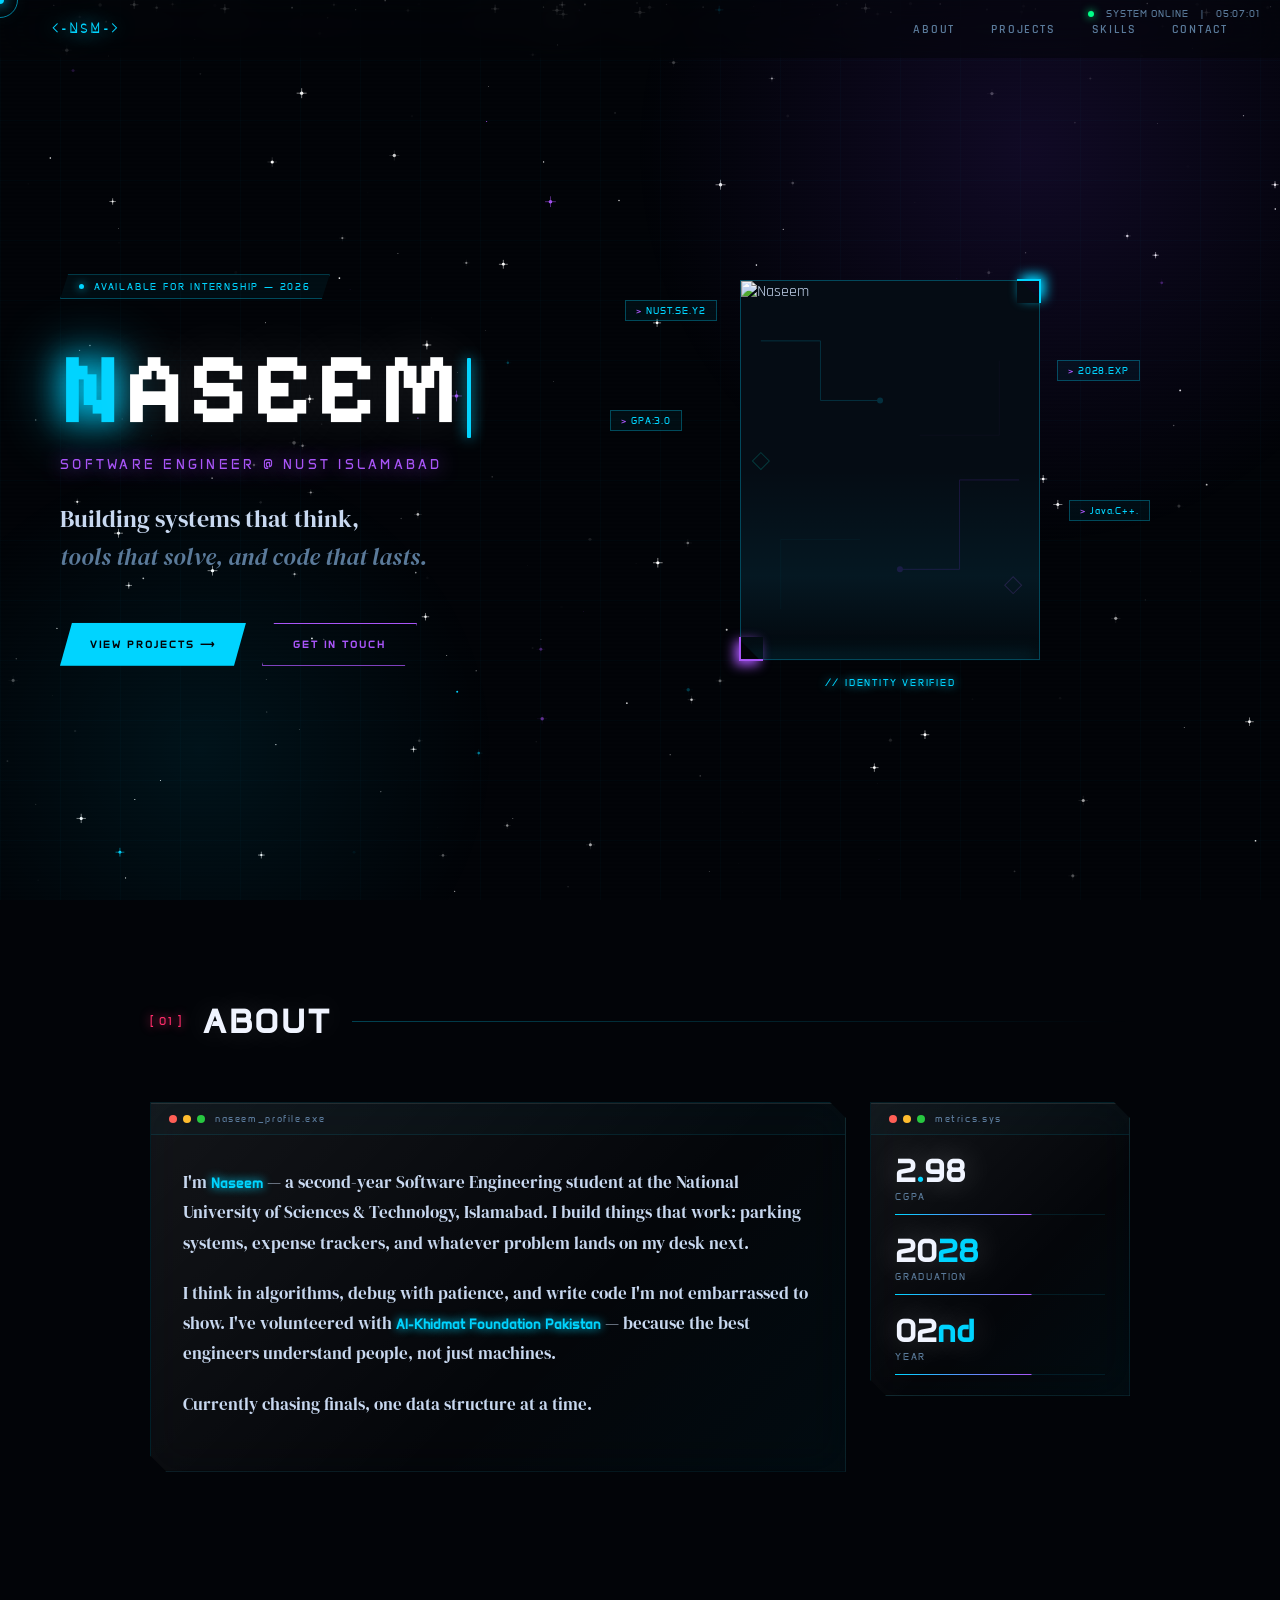
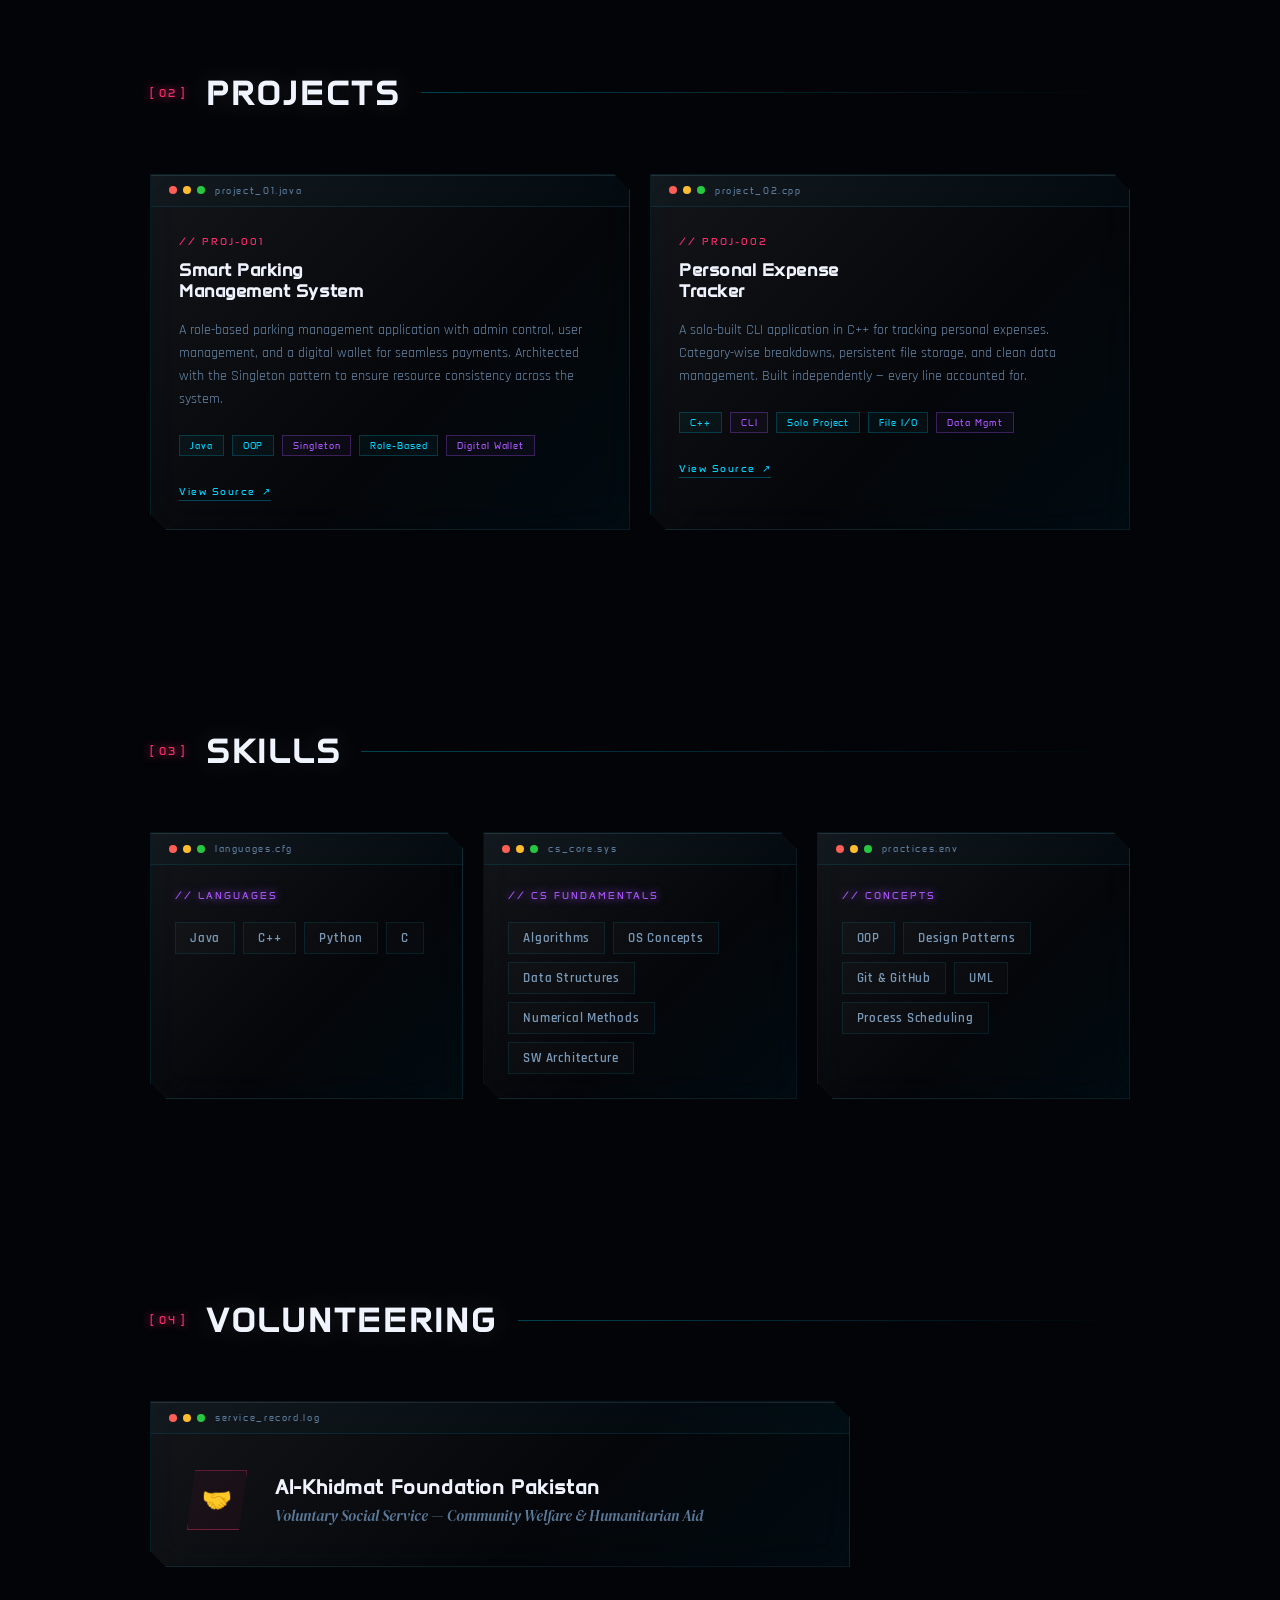
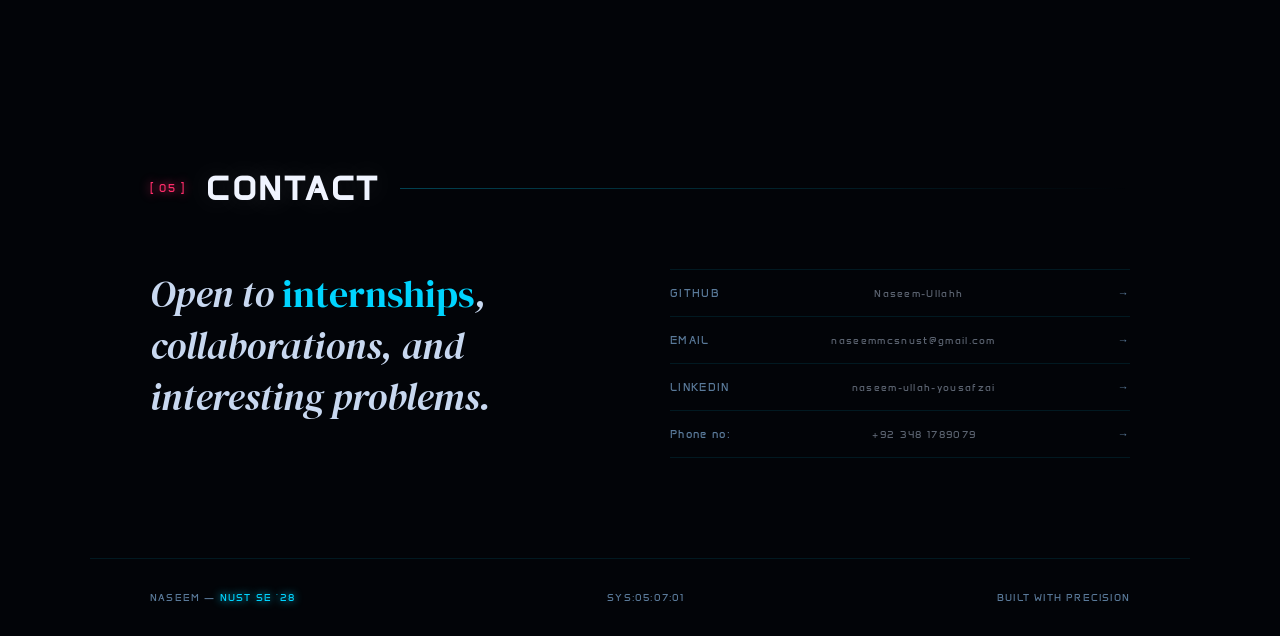
==== commit a9d5a70e: "pic changed" ====
--- a/file.html
+++ b/file.html
@@ -74,8 +74,9 @@
                     </div>
                     <div class="av-label">// IDENTITY VERIFIED</div>
                     <div class="ft ft1">NUST.SE.Y2</div>
-                    <div class="ft ft2">GPA:2.98</div>
-                    <div class="ft ft3">Java.C++</div>
+                    <div class="ft ft2">GPA:3.0</div>
+                    <div class="ft ft3">Java.C++.</div>
+                
                     <div class="ft ft4">2028.EXP</div>
                 </div>
             </div>
--- a/style.css
+++ b/style.css
@@ -579,6 +579,8 @@
     position: relative;
     transition: border-color 0.3s, box-shadow 0.3s, transform 0.3s;
     clip-path: polygon(0 0, calc(100% - 16px) 0, 100% 16px, 100% 100%, 16px 100%, 0 calc(100% - 16px));
+    background: linear-gradient(135deg, rgba(255,255,255,0.07) 0%, rgba(255,255,255,0.01) 60%, rgba(0,212,255,0.04) 100%);
+    box-shadow: inset 0 1px 0 rgba(255,255,255,0.1), inset 0 -1px 0 rgba(0,0,0,0.2);
   }
   
   .fp::before {
